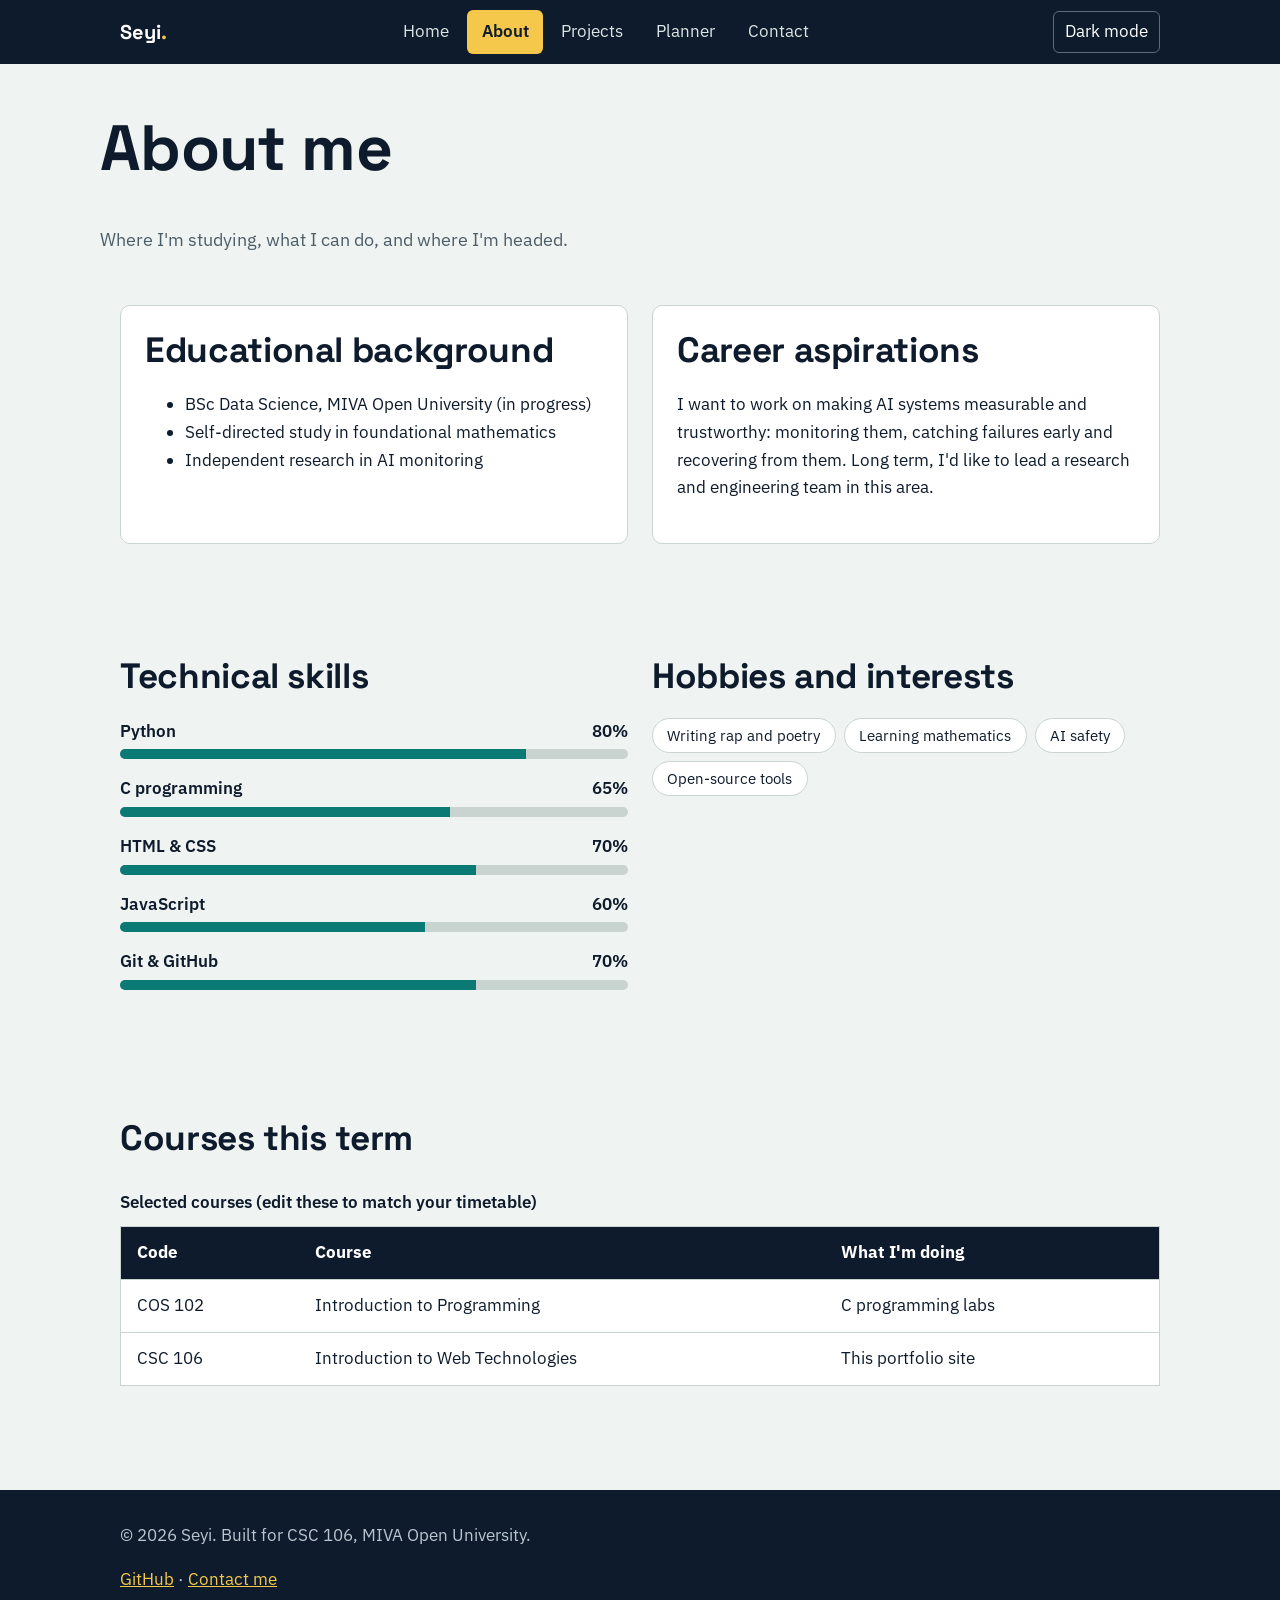
==== about.html @ 2f6e78dc "Add files via upload" ====
<!DOCTYPE html>
<html lang="en">
<head>
<meta charset="UTF-8">
<meta name="viewport" content="width=device-width, initial-scale=1">
<meta name="description" content="About Me - Seyi's student portfolio and academic planner.">
<title>About Me | Seyi</title>
<link rel="preconnect" href="https://fonts.googleapis.com">
<link rel="preconnect" href="https://fonts.gstatic.com" crossorigin>
<link href="https://fonts.googleapis.com/css2?family=IBM+Plex+Sans:wght@400;600&family=Space+Grotesk:wght@500;700&display=swap" rel="stylesheet">
<link rel="stylesheet" href="css/style.css">
</head>
<body>
<a class="skip" href="#main">Skip to content</a>
<header class="site-header"><div class="wrap">
<a class="brand" href="index.html">Seyi<span>.</span></a>
<button class="menu-btn" aria-expanded="false" aria-controls="site-nav">Menu</button>
<nav id="site-nav" aria-label="Main"><ul><li><a href="index.html">Home</a></li><li><a href="about.html" aria-current="page">About</a></li><li><a href="projects.html">Projects</a></li><li><a href="planner.html">Planner</a></li><li><a href="contact.html">Contact</a></li></ul></nav>
</div></header>
<main id="main">

<div class="wrap page-title"><h1>About me</h1><p>Where I'm studying, what I can do, and where I'm headed.</p></div>
<section style="padding-top:1rem"><div class="wrap grid two">
<article class="card">
<h2>Educational background</h2>
<ul>
<li>BSc Data Science, MIVA Open University (in progress)</li>
<li>Self-directed study in foundational mathematics</li>
<li>Independent research in AI monitoring</li>
</ul>
</article>
<article class="card">
<h2>Career aspirations</h2>
<p>I want to work on making AI systems measurable and trustworthy: monitoring them, catching failures early and recovering from them. Long term, I'd like to lead a research and engineering team in this area.</p>
</article>
</div></section>

<section><div class="wrap grid two">
<article>
<h2>Technical skills</h2>
<div class="skill-row"><label for="s1">Python <span>80%</span></label><div class="bar" id="s1"><i data-level="80"></i></div></div>
<div class="skill-row"><label for="s2">C programming <span>65%</span></label><div class="bar" id="s2"><i data-level="65"></i></div></div>
<div class="skill-row"><label for="s3">HTML &amp; CSS <span>70%</span></label><div class="bar" id="s3"><i data-level="70"></i></div></div>
<div class="skill-row"><label for="s4">JavaScript <span>60%</span></label><div class="bar" id="s4"><i data-level="60"></i></div></div>
<div class="skill-row"><label for="s5">Git &amp; GitHub <span>70%</span></label><div class="bar" id="s5"><i data-level="70"></i></div></div>
</article>
<article>
<h2>Hobbies and interests</h2>
<ul class="tags">
<li>Writing rap and poetry</li><li>Learning mathematics</li><li>AI safety</li><li>Open-source tools</li>
</ul>
</article>
</div></section>

<section><div class="wrap">
<h2>Courses this term</h2>
<div class="table-scroll">
<table>
<caption>Selected courses (edit these to match your timetable)</caption>
<thead><tr><th scope="col">Code</th><th scope="col">Course</th><th scope="col">What I'm doing</th></tr></thead>
<tbody>
<tr><td>COS 102</td><td>Introduction to Programming</td><td>C programming labs</td></tr>
<tr><td>CSC 106</td><td>Introduction to Web Technologies</td><td>This portfolio site</td></tr>
</tbody>
</table>
</div>
</div></section>

</main>
<footer><div class="wrap">
<p>&copy; 2026 Seyi. Built for CSC 106, MIVA Open University.</p>
<p><a href="https://github.com/Tarchy01">GitHub</a> &middot; <a href="contact.html">Contact me</a></p>
</div></footer>
<script src="js/main.js"></script>

</body>
</html>
---- css/style.css ----
:root{
  --paper:#EFF3F1; --panel:#FFFFFF; --ink:#0E1B2C; --muted:#4D5D68;
  --line:#C9D4D1; --teal:#0B7A75; --teal-dark:#075A56; --mark:#F5C84B; --danger:#B3261E;
  --radius:10px; --max:1080px;
}
*{box-sizing:border-box}
html{scroll-behavior:smooth}
body{margin:0;font-family:"IBM Plex Sans",system-ui,sans-serif;font-size:1.05rem;line-height:1.65;color:var(--ink);background:var(--paper)}
h1,h2,h3{font-family:"Space Grotesk","IBM Plex Sans",sans-serif;line-height:1.15;margin:0 0 .6em;letter-spacing:-.01em}
h1{font-size:clamp(2.3rem,6vw,4rem)} h2{font-size:clamp(1.6rem,3.5vw,2.2rem)} h3{font-size:1.2rem}
p{margin:0 0 1em;max-width:68ch}
a{color:var(--teal-dark)}
a:focus-visible,button:focus-visible,input:focus-visible,textarea:focus-visible{outline:3px solid var(--mark);outline-offset:2px}
img{max-width:100%;display:block}
.wrap{max-width:var(--max);margin:0 auto;padding:0 1.25rem}
.skip{position:absolute;left:-999px}.skip:focus{left:1rem;top:1rem;background:var(--mark);padding:.5rem 1rem;z-index:99}

.site-header{background:var(--ink);color:#fff;position:sticky;top:0;z-index:50}
.site-header .wrap{display:flex;align-items:center;justify-content:space-between;min-height:64px}
.brand{font-family:"Space Grotesk",sans-serif;font-weight:700;font-size:1.25rem;color:#fff;text-decoration:none}
.brand span{color:var(--mark)}
nav ul{list-style:none;margin:0;padding:0;display:flex;gap:.25rem}
nav a{display:block;padding:.5rem .9rem;color:#dbe5e3;text-decoration:none;border-radius:6px;transition:background .2s,color .2s}
nav a:hover{background:rgba(255,255,255,.1);color:#fff}
nav a[aria-current="page"]{background:var(--mark);color:var(--ink);font-weight:600}
.menu-btn{display:none;background:none;border:1px solid #5b6b7a;color:#fff;padding:.4rem .8rem;border-radius:6px;font:inherit;cursor:pointer}
@media(max-width:760px){
  .menu-btn{display:block}
  nav{position:absolute;left:0;right:0;top:100%;background:var(--ink);display:none;padding:.5rem 1.25rem 1rem}
  nav.open{display:block}
  nav ul{flex-direction:column}
}

.hero{position:relative;overflow:hidden;padding:4rem 0 5rem;
  background-image:linear-gradient(var(--line) 1px,transparent 1px),linear-gradient(90deg,var(--line) 1px,transparent 1px);
  background-size:40px 40px;background-position:-1px -1px}
.hero::after{content:"";position:absolute;inset:0;background:linear-gradient(180deg,rgba(239,243,241,.55),var(--paper) 95%);pointer-events:none}
.hero .wrap{position:relative;z-index:1;display:grid;grid-template-columns:1.3fr 1fr;gap:3rem;align-items:center}
.hero h1 mark{background:linear-gradient(transparent 62%,var(--mark) 62%);color:inherit;padding:0 .1em}
.lead{font-size:1.2rem;color:var(--muted)}
.photo-frame{position:relative;max-width:340px;justify-self:center}
.photo-frame img{width:100%;border-radius:var(--radius);border:3px solid var(--ink);background:#fff}
.photo-frame svg{position:absolute;inset:-14% -18% -14% -18%;width:136%;height:128%;pointer-events:none}
.curve{fill:none;stroke:var(--teal);stroke-width:3;stroke-linecap:round;stroke-dasharray:900;stroke-dashoffset:900;animation:draw 2.4s .3s ease forwards}
@keyframes draw{to{stroke-dashoffset:0}}
@media(max-width:800px){.hero .wrap{grid-template-columns:1fr}.photo-frame{max-width:240px;order:-1}}

.btn{display:inline-block;background:var(--ink);color:#fff;border:0;padding:.7rem 1.3rem;border-radius:8px;font:600 1rem "IBM Plex Sans",sans-serif;text-decoration:none;cursor:pointer;transition:transform .15s,background .2s}
.btn:hover{background:var(--teal-dark);transform:translateY(-2px)}
.btn.ghost{background:transparent;color:var(--ink);border:2px solid var(--ink)}
.btn.ghost:hover{background:var(--ink);color:#fff}
.actions{display:flex;flex-wrap:wrap;gap:.8rem;margin-top:1.5rem}

section{padding:3.5rem 0}
.page-title{padding:3rem 0 1rem}
.page-title p{color:var(--muted);font-size:1.15rem}

.grid{display:grid;gap:1.5rem}
.grid.three{grid-template-columns:repeat(auto-fit,minmax(260px,1fr))}
.grid.two{grid-template-columns:repeat(auto-fit,minmax(300px,1fr))}
.card{background:var(--panel);border:1px solid var(--line);border-radius:var(--radius);padding:1.5rem}
.facts{border-left:4px solid var(--mark);padding-left:1.25rem}

.tags{list-style:none;padding:0;margin:0;display:flex;flex-wrap:wrap;gap:.5rem}
.tags li{background:#fff;border:1px solid var(--line);border-radius:999px;padding:.25rem .9rem;font-size:.95rem}
.table-scroll{overflow-x:auto}
table{border-collapse:collapse;width:100%;background:#fff;border:1px solid var(--line)}
caption{text-align:left;font-weight:600;padding:.6rem 0}
th,td{text-align:left;padding:.75rem 1rem;border-bottom:1px solid var(--line)}
thead th{background:var(--ink);color:#fff}
tbody tr:hover{background:#f6f9f8}
.skill-row{margin-bottom:1rem}
.skill-row label{display:flex;justify-content:space-between;font-weight:600}
.bar{height:10px;background:var(--line);border-radius:6px;overflow:hidden}
.bar i{display:block;height:100%;background:var(--teal);width:0;transition:width 1s ease}

.project{overflow:hidden;padding:0;display:flex;flex-direction:column;transition:transform .2s,box-shadow .2s}
.project:hover{transform:translateY(-4px);box-shadow:0 10px 24px rgba(14,27,44,.12)}
.project img{width:100%;aspect-ratio:16/9;object-fit:cover;border-bottom:1px solid var(--line)}
.project .body{padding:1.25rem 1.5rem 1.5rem;display:flex;flex-direction:column;flex:1}
.project .links{margin-top:auto;display:flex;gap:1rem;flex-wrap:wrap}

.planner-form{display:grid;grid-template-columns:2fr 1fr 1fr auto;gap:.75rem;align-items:end}
@media(max-width:760px){.planner-form{grid-template-columns:1fr}}
label{font-weight:600;display:block;margin-bottom:.25rem}
input,textarea,select{width:100%;font:inherit;padding:.65rem .8rem;border:1.5px solid #9fb0ad;border-radius:8px;background:#fff;color:var(--ink)}
textarea{min-height:140px;resize:vertical}
.stats{display:flex;gap:1.5rem;flex-wrap:wrap;margin:1.5rem 0 .5rem;color:var(--muted)}
.filters{display:flex;gap:.5rem;margin:.5rem 0 1rem}
.filters button{background:#fff;border:1px solid var(--line);border-radius:999px;padding:.3rem 1rem;font:inherit;cursor:pointer}
.filters button[aria-pressed="true"]{background:var(--ink);color:#fff;border-color:var(--ink)}
#task-list{list-style:none;padding:0;margin:0 0 1rem;display:grid;gap:.6rem}
.task{display:flex;align-items:center;gap:.9rem;background:#fff;border:1px solid var(--line);border-radius:var(--radius);padding:.8rem 1rem;animation:pop .25s ease}
@keyframes pop{from{opacity:0;transform:scale(.97)}to{opacity:1;transform:none}}
.task input[type=checkbox]{width:22px;height:22px;accent-color:var(--teal);flex:none}
.task .text{flex:1}
.task .meta{display:block;font-size:.85rem;color:var(--muted)}
.task.done .title{text-decoration:line-through;color:var(--muted)}
.task.overdue .meta{color:var(--danger);font-weight:600}
.del{background:none;border:1px solid var(--line);border-radius:6px;padding:.3rem .7rem;cursor:pointer;color:var(--danger);font:inherit}
.del:hover{background:var(--danger);color:#fff}
.empty{color:var(--muted);padding:1rem;border:2px dashed var(--line);border-radius:var(--radius);text-align:center}

.field{margin-bottom:1.1rem}
.error{color:var(--danger);font-size:.9rem;min-height:1.2em;margin-top:.25rem}
input.invalid,textarea.invalid{border-color:var(--danger)}
.success{background:#e1f3ee;border:1px solid var(--teal);padding:1rem;border-radius:8px;margin-top:1rem}
.hidden{display:none}

footer{background:var(--ink);color:#b9c6cf;padding:2rem 0;margin-top:3rem}
footer a{color:var(--mark)}
@media(prefers-reduced-motion:reduce){*{animation:none!important;transition:none!important}.curve{stroke-dashoffset:0}}

.greeting{font-weight:600;color:var(--teal-dark);margin-bottom:.4rem}
.roles{font-size:1.3rem;min-height:2rem}
.caret{animation:blink 1s steps(1) infinite;color:var(--teal)}
@keyframes blink{50%{opacity:0}}
.theme-btn{background:none;border:1px solid #5b6b7a;color:#fff;border-radius:6px;padding:.4rem .7rem;font:inherit;cursor:pointer;margin-left:.5rem}
.header-tools{display:flex;align-items:center}
[data-theme="dark"]{--paper:#0B1420;--panel:#142233;--ink:#E8EEF0;--muted:#A3B3BD;--line:#2A3D50;--teal:#3CC4BC;--teal-dark:#5BD6CF}
[data-theme="dark"] .site-header,[data-theme="dark"] footer{background:#050B12}
[data-theme="dark"] input,[data-theme="dark"] textarea,[data-theme="dark"] table,[data-theme="dark"] .tags li,[data-theme="dark"] .task,[data-theme="dark"] .filters button{background:#142233;color:var(--ink)}
[data-theme="dark"] .btn{background:var(--teal);color:#06121c}
[data-theme="dark"] .btn.ghost{background:transparent;color:var(--ink);border-color:var(--ink)}
[data-theme="dark"] .filters button[aria-pressed="true"]{background:var(--teal);color:#06121c}
[data-theme="dark"] thead th{background:#050B12}
[data-theme="dark"] .hero::after{background:linear-gradient(180deg,rgba(11,20,32,.55),var(--paper) 95%)}
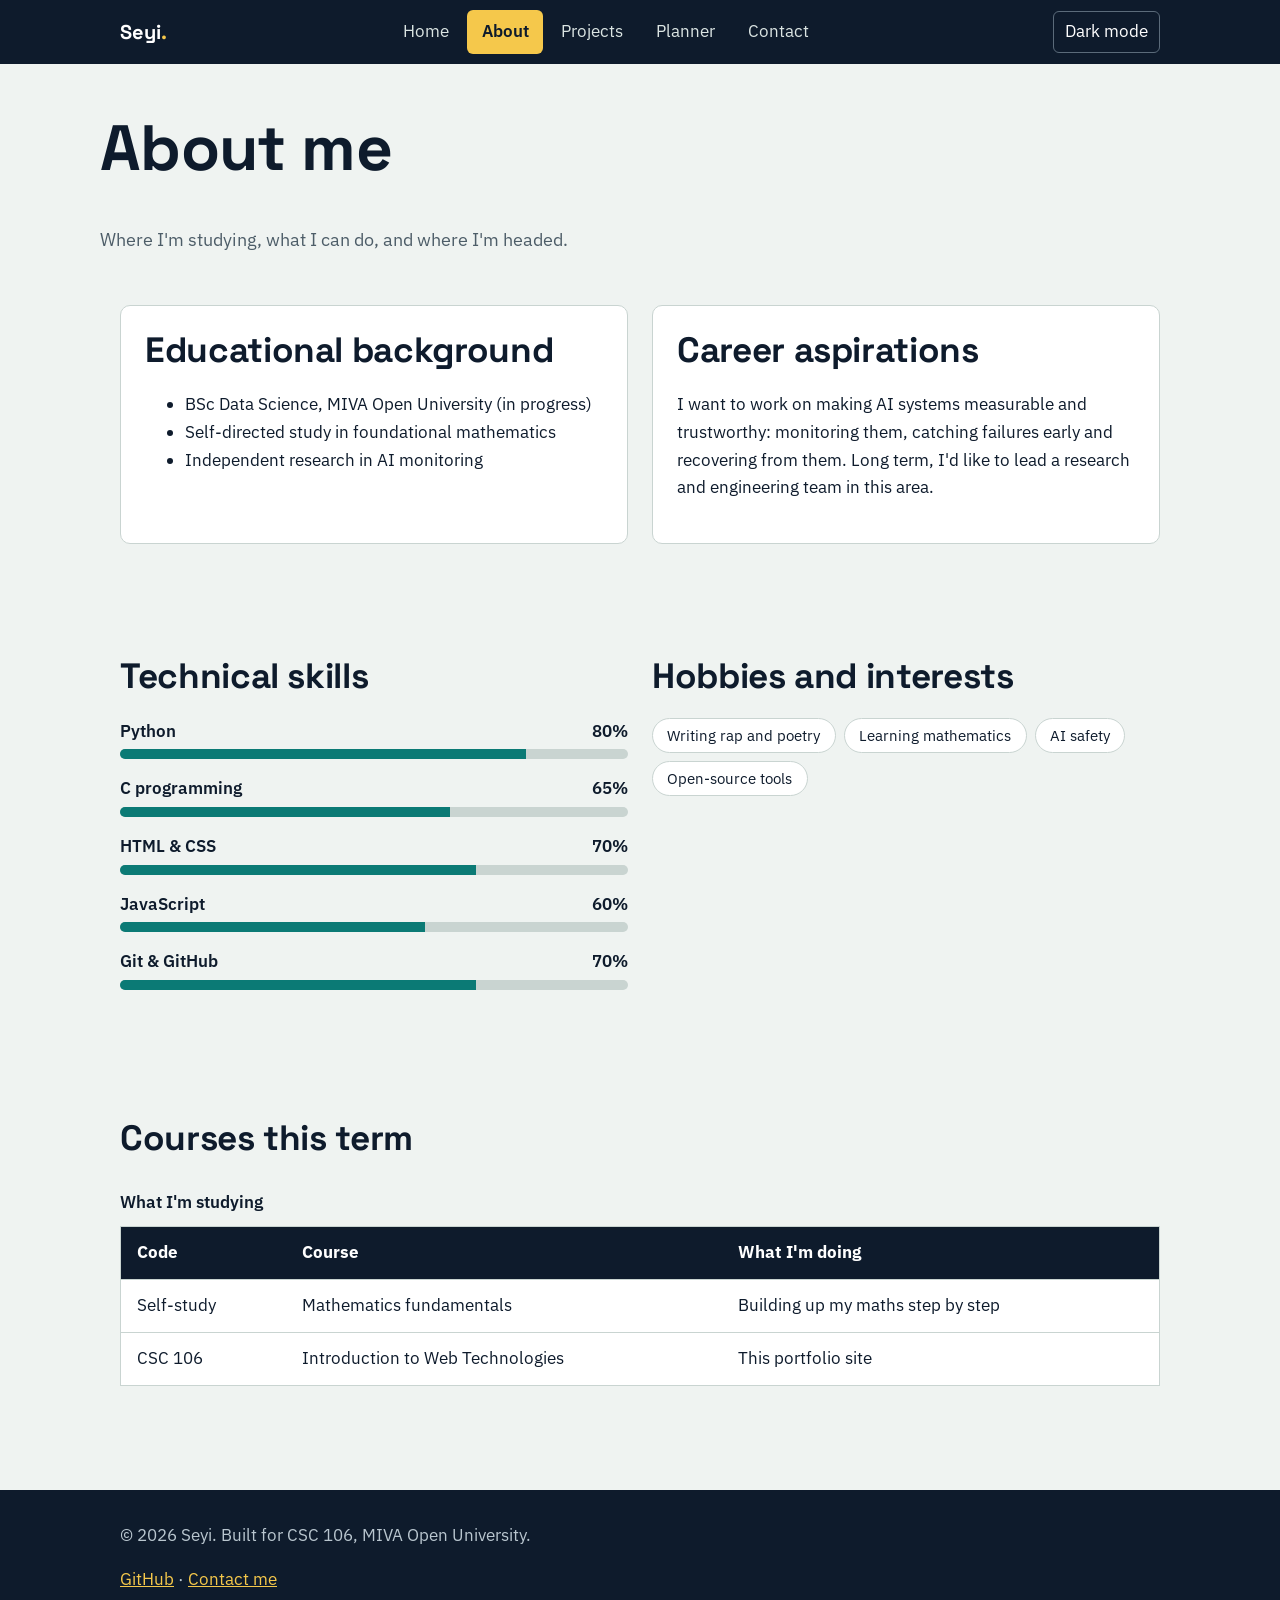
==== commit aa35db45: "Add files via upload" ====
--- a/about.html
+++ b/about.html
@@ -56,10 +56,10 @@
 <h2>Courses this term</h2>
 <div class="table-scroll">
 <table>
-<caption>Selected courses (edit these to match your timetable)</caption>
+<caption>What I'm studying</caption>
 <thead><tr><th scope="col">Code</th><th scope="col">Course</th><th scope="col">What I'm doing</th></tr></thead>
 <tbody>
-<tr><td>COS 102</td><td>Introduction to Programming</td><td>C programming labs</td></tr>
+<tr><td>Self-study</td><td>Mathematics fundamentals</td><td>Building up my maths step by step</td></tr>
 <tr><td>CSC 106</td><td>Introduction to Web Technologies</td><td>This portfolio site</td></tr>
 </tbody>
 </table>
